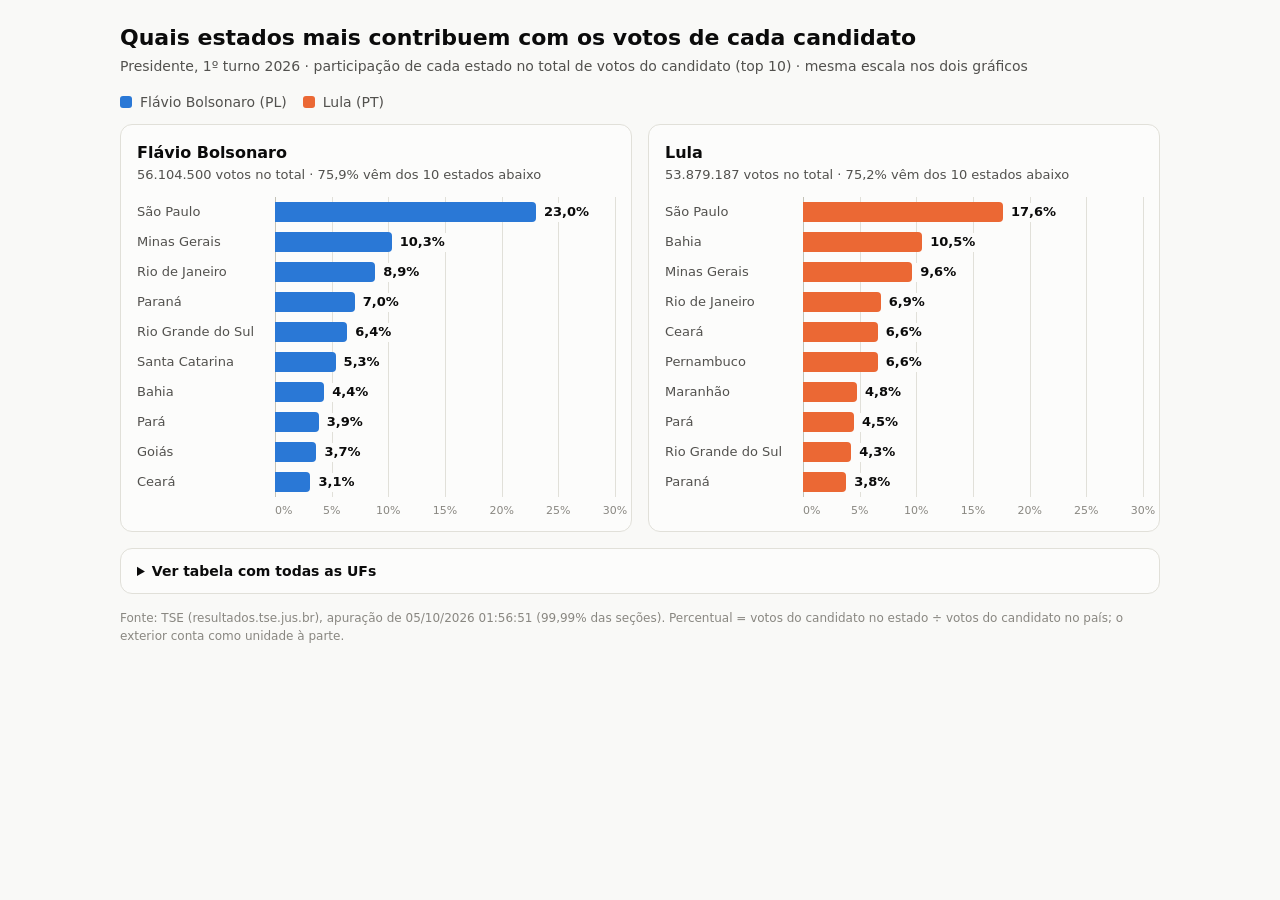
==== contribution.html @ 4026e10b "Add top-10 state contribution chart per candidate Co-Authored-By: Claude Sonnet 5.5 <noreply@anthrop" ====
<!doctype html>
<html lang="pt-BR">
<head>
<meta charset="utf-8">
<meta name="viewport" content="width=device-width, initial-scale=1">
<title>Contribuição por estado</title>
<style>
  :root {
    color-scheme: light;
    --page: #f9f9f7;
    --surface-1: #fcfcfb;
    --text-primary: #0b0b0b;
    --text-secondary: #52514e;
    --text-muted: #898781;
    --grid: #e1e0d9;
    --axis: #c3c2b7;
    --series-1: #2a78d6;
    --series-2: #eb6834;
    --namew: 138px;
  }
  @media (prefers-color-scheme: dark) {
    :root:where(:not([data-theme="light"])) {
      color-scheme: dark;
      --page: #0d0d0d;
      --surface-1: #1a1a19;
      --text-primary: #ffffff;
      --text-secondary: #c3c2b7;
      --grid: #2c2c2a;
      --axis: #383835;
      --series-1: #3987e5;
      --series-2: #d95926;
    }
  }
  :root[data-theme="dark"] {
    color-scheme: dark;
    --page: #0d0d0d;
    --surface-1: #1a1a19;
    --text-primary: #ffffff;
    --text-secondary: #c3c2b7;
    --grid: #2c2c2a;
    --axis: #383835;
    --series-1: #3987e5;
    --series-2: #d95926;
  }

  * { box-sizing: border-box; }
  body {
    margin: 0;
    padding: 24px 16px 48px;
    background: var(--page);
    color: var(--text-primary);
    font: 15px/1.45 system-ui, -apple-system, "Segoe UI", Roboto, sans-serif;
  }
  .wrap { max-width: 1040px; margin: 0 auto; }
  h1 { font-size: 22px; line-height: 1.25; margin: 0 0 4px; font-weight: 650; }
  .sub { margin: 0 0 16px; color: var(--text-secondary); font-size: 14px; }

  .legend { display: flex; flex-wrap: wrap; gap: 16px; margin: 0 0 12px; font-size: 14px; color: var(--text-secondary); }
  .legend span { display: inline-flex; align-items: center; gap: 8px; }
  .swatch { width: 12px; height: 12px; border-radius: 3px; background: var(--c); }

  .panels { display: grid; grid-template-columns: 1fr 1fr; gap: 16px; }
  @media (max-width: 760px) { .panels { grid-template-columns: 1fr; } }
  @media (max-width: 480px) { :root { --namew: 118px; } .row .name { font-size: 12px; } }
  .panel { background: var(--surface-1); border-radius: 12px; padding: 16px 16px 12px; border: 1px solid var(--grid); }
  .panel h2 { font-size: 16px; margin: 0; font-weight: 650; }
  .panel .meta { margin: 2px 0 12px; font-size: 13px; color: var(--text-secondary); }

  .plot { position: relative; padding-bottom: 22px; }
  .rows { position: relative; z-index: 1; }
  .gridline { position: absolute; top: 0; bottom: 22px; width: 1px; background: var(--grid); }
  .tick { position: absolute; bottom: 0; transform: translateX(-50%); font-size: 11px; color: var(--text-muted); }
  .tick0 { transform: none; }
  .axis0 { position: absolute; top: 0; bottom: 22px; left: 0; width: 1px; background: var(--axis); }

  .row { display: grid; grid-template-columns: var(--namew) 1fr; align-items: center; height: 30px; position: relative; }
  .row .name { font-size: 13px; color: var(--text-secondary); white-space: nowrap; overflow: hidden; text-overflow: ellipsis; padding-right: 8px; }
  .track { position: relative; height: 100%; display: flex; align-items: center; }
  .bar {
    height: 20px;
    background: var(--c);
    border-radius: 0 4px 4px 0;
    min-width: 2px;
    outline: none;
    transition: filter .12s;
  }
  .bar:hover, .bar:focus-visible { filter: brightness(1.12); box-shadow: 0 0 0 2px var(--surface-1), 0 0 0 4px var(--c); }
  .val { margin-left: 4px; padding: 0 4px; background: var(--surface-1); font-size: 13px; font-weight: 600; color: var(--text-primary); white-space: nowrap; }
  .plotgrid { position: absolute; inset: 0 0 0 var(--namew); pointer-events: none; }

  .summary { margin: 12px 0 0; font-size: 13px; color: var(--text-secondary); }
  .summary strong { color: var(--text-primary); font-weight: 650; }

  details { margin-top: 16px; background: var(--surface-1); border: 1px solid var(--grid); border-radius: 12px; padding: 12px 16px; }
  summary { cursor: pointer; font-weight: 600; font-size: 14px; }
  .tablewrap { overflow-x: auto; margin-top: 12px; }
  table { border-collapse: collapse; width: 100%; font-size: 13px; }
  th, td { text-align: right; padding: 6px 10px; border-bottom: 1px solid var(--grid); font-variant-numeric: tabular-nums; white-space: nowrap; }
  th:first-child, td:first-child { text-align: left; }
  th { color: var(--text-secondary); font-weight: 600; }

  .note { margin-top: 16px; font-size: 12px; color: var(--text-muted); }

  #tip {
    position: fixed; z-index: 10; pointer-events: none; opacity: 0; transition: opacity .1s;
    background: var(--surface-1); color: var(--text-primary);
    border: 1px solid var(--axis); border-radius: 8px; padding: 8px 10px; font-size: 12px;
    box-shadow: 0 4px 16px rgba(0,0,0,.18); max-width: 240px;
  }
  #tip .t-title { color: var(--text-secondary); margin-bottom: 4px; display: flex; align-items: center; gap: 6px; }
  #tip .t-key { width: 10px; height: 2px; background: var(--c); display: inline-block; }
  #tip .t-line { display: flex; justify-content: space-between; gap: 16px; }
  #tip .t-line b { font-size: 14px; }
  #err { color: #d03b3b; }
</style>
</head>
<body>
<div class="wrap">
  <h1>Quais estados mais contribuem com os votos de cada candidato</h1>
  <p class="sub" id="sub">Carregando…</p>
  <div class="legend" id="legend" aria-label="Legenda"></div>
  <div class="panels" id="panels"></div>
  <details>
    <summary>Ver tabela com todas as UFs</summary>
    <div class="tablewrap"><table id="table"></table></div>
  </details>
  <p class="note" id="note"></p>
  <p id="err" role="alert"></p>
</div>
<div id="tip" role="tooltip"></div>

<script>
// UI labels live here, stored data only carries UF ids and candidate numbers.
const UF_NAMES = {
  AC: "Acre", AL: "Alagoas", AM: "Amazonas", AP: "Amapá", BA: "Bahia", CE: "Ceará", DF: "Distrito Federal",
  ES: "Espírito Santo", GO: "Goiás", MA: "Maranhão", MG: "Minas Gerais", MS: "Mato Grosso do Sul",
  MT: "Mato Grosso", PA: "Pará", PB: "Paraíba", PE: "Pernambuco", PI: "Piauí", PR: "Paraná",
  RJ: "Rio de Janeiro", RN: "Rio Grande do Norte", RO: "Rondônia", RR: "Roraima", RS: "Rio Grande do Sul",
  SC: "Santa Catarina", SE: "Sergipe", SP: "São Paulo", TO: "Tocantins", ZZ: "Exterior",
};
const DISPLAY_NAMES = { "22": "Flávio Bolsonaro", "13": "Lula" };
const TOP_N = 10;

const fmtInt = new Intl.NumberFormat("pt-BR");
const fmtPct = (x) => x.toLocaleString("pt-BR", { minimumFractionDigits: 1, maximumFractionDigits: 1 }) + "%";
const tip = document.getElementById("tip");

function titleCase(s) { return s.toLowerCase().replace(/(^|\s)\S/g, (m) => m.toUpperCase()); }
function el(tag, cls, text) {
  const e = document.createElement(tag);
  if (cls) e.className = cls;
  if (text != null) e.textContent = text;
  return e;
}

function showTip(ev, cand, row) {
  tip.replaceChildren();
  const title = el("div", "t-title");
  const key = el("span", "t-key");
  key.style.setProperty("--c", cand.color);
  title.append(key, document.createTextNode(`${UF_NAMES[row.uf] ?? row.uf} · ${cand.name}`));
  const l1 = el("div", "t-line"); l1.append(el("span", null, "Votos"), el("b", null, fmtInt.format(row.votes)));
  const l2 = el("div", "t-line"); l2.append(el("span", null, "% do total do candidato"), el("b", null, fmtPct(row.share)));
  const l3 = el("div", "t-line"); l3.append(el("span", null, "Posição"), el("b", null, `${row.rank}º`));
  tip.append(title, l1, l2, l3);
  tip.style.opacity = 1;
  const pad = 14, w = tip.offsetWidth, h = tip.offsetHeight;
  let x = ev.clientX + pad, y = ev.clientY + pad;
  if (x + w > innerWidth - 8) x = ev.clientX - w - pad;
  if (y + h > innerHeight - 8) y = ev.clientY - h - pad;
  tip.style.left = x + "px"; tip.style.top = y + "px";
}
const hideTip = () => { tip.style.opacity = 0; };

function renderPanel(cand, axisMax) {
  const panel = el("section", "panel");
  panel.append(el("h2", null, cand.name));
  panel.append(el("p", "meta", `${fmtInt.format(cand.total)} votos no total · ${cand.topSum.toLocaleString("pt-BR", { maximumFractionDigits: 1 })}% vêm dos 10 estados abaixo`));
  const plot = el("div", "plot");
  const rows = el("div", "rows");
  const grid = el("div", "plotgrid");
  for (let t = 0; t <= axisMax; t += 5) {
    const left = (t / axisMax) * 100 + "%";
    if (t > 0) { const g = el("div", "gridline"); g.style.left = left; grid.append(g); }
    const tk = el("div", t === 0 ? "tick tick0" : "tick", t + "%"); tk.style.left = left; grid.append(tk);
  }
  const base = el("div", "axis0"); base.style.left = "0"; grid.append(base);
  for (const r of cand.top) {
    const row = el("div", "row");
    row.append(el("div", "name", UF_NAMES[r.uf] ?? r.uf));
    const track = el("div", "track");
    const bar = el("div", "bar");
    bar.style.setProperty("--c", cand.color);
    bar.style.width = `${(r.share / axisMax) * 100}%`;
    bar.style.minWidth = "2px";
    bar.tabIndex = 0;
    bar.setAttribute("aria-label", `${UF_NAMES[r.uf] ?? r.uf}: ${fmtPct(r.share)} dos votos de ${cand.name} (${fmtInt.format(r.votes)} votos)`);
    bar.addEventListener("pointermove", (ev) => showTip(ev, cand, r));
    bar.addEventListener("pointerleave", hideTip);
    bar.addEventListener("focus", () => {
      const b = bar.getBoundingClientRect();
      showTip({ clientX: b.right, clientY: b.top }, cand, r);
    });
    bar.addEventListener("blur", hideTip);
    track.append(bar, el("span", "val", fmtPct(r.share)));
    row.append(track);
    rows.append(row);
  }
  plot.append(grid, rows);
  panel.append(plot);
  return panel;
}

async function main() {
  const res = await fetch("data/states.json");
  if (!res.ok) throw new Error(`data/states.json: ${res.status}`);
  const data = await res.json();

  const top2 = data.brazil.candidates.slice(0, 2);
  const cands = top2.map((c, i) => {
    const rows = Object.entries(data.states).map(([uf, s]) => {
      const m = s.candidates.find((x) => x.number === c.number);
      return { uf, votes: m ? m.votes : 0 };
    });
    const total = rows.reduce((a, r) => a + r.votes, 0);
    rows.forEach((r) => (r.share = (r.votes / total) * 100));
    rows.sort((a, b) => b.votes - a.votes);
    rows.forEach((r, k) => (r.rank = k + 1));
    const top = rows.slice(0, TOP_N);
    return {
      number: c.number, name: DISPLAY_NAMES[c.number] ?? titleCase(c.name), party: c.party,
      color: `var(--series-${i + 1})`, total, rows, top, topSum: top.reduce((a, r) => a + r.share, 0),
    };
  });

  const axisMax = Math.ceil((Math.max(...cands.map((c) => c.top[0].share)) + 4) / 5) * 5 // headroom for the value label;
  const legend = document.getElementById("legend");
  cands.forEach((c) => {
    const s = el("span");
    const sw = el("i", "swatch"); sw.style.setProperty("--c", c.color);
    s.append(sw, document.createTextNode(`${c.name} (${c.party})`));
    legend.append(s);
  });

  const panels = document.getElementById("panels");
  cands.forEach((c) => panels.append(renderPanel(c, axisMax)));

  document.getElementById("sub").textContent =
    `Presidente, 1º turno 2026 · participação de cada estado no total de votos do candidato (top ${TOP_N}) · mesma escala nos dois gráficos`;

  // Full table, sorted by the first candidate's share.
  const table = document.getElementById("table");
  const thead = el("thead"); const hr = el("tr");
  hr.append(el("th", null, "UF"));
  cands.forEach((c) => { hr.append(el("th", null, `${c.name} (votos)`), el("th", null, "% do total")); });
  thead.append(hr);
  const tbody = el("tbody");
  cands[0].rows.forEach((r0) => {
    const tr = el("tr");
    tr.append(el("td", null, UF_NAMES[r0.uf] ?? r0.uf));
    cands.forEach((c) => {
      const r = c.rows.find((x) => x.uf === r0.uf);
      tr.append(el("td", null, fmtInt.format(r.votes)), el("td", null, fmtPct(r.share)));
    });
    tbody.append(tr);
  });
  table.append(thead, tbody);

  document.getElementById("note").textContent =
    `Fonte: TSE (resultados.tse.jus.br), apuração de ${data.brazil.updatedAt} (${data.brazil.countedPct.toLocaleString("pt-BR")}% das seções). ` +
    `Percentual = votos do candidato no estado ÷ votos do candidato no país; o exterior conta como unidade à parte.`;
}

main().catch((e) => {
  document.getElementById("sub").textContent = "";
  document.getElementById("err").textContent = "Não foi possível carregar os dados: " + e.message + ". Abra a página por um servidor (npx serve .).";
});
</script>
</body>
</html>
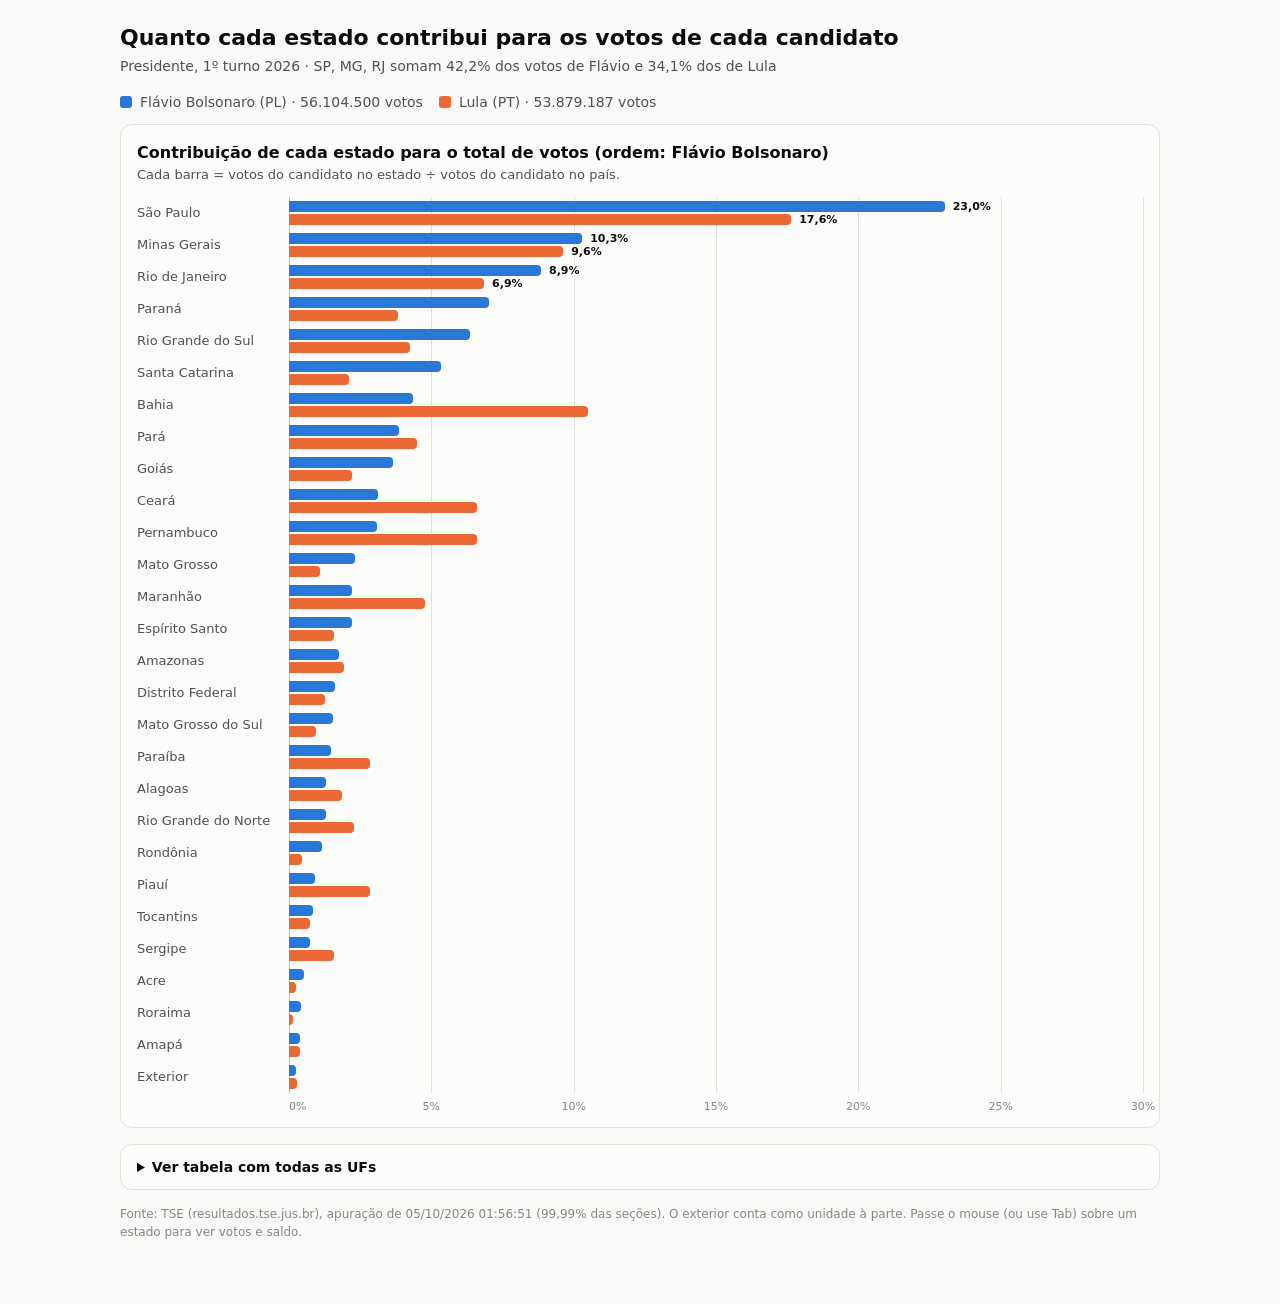
==== commit 302f6c3c: "Show all states as paired bars ordered by the leader's contribution Co-Authored-By: Claude Sonnet 5." ====
--- a/contribution.html
+++ b/contribution.html
@@ -16,7 +16,7 @@
     --axis: #c3c2b7;
     --series-1: #2a78d6;
     --series-2: #eb6834;
-    --namew: 138px;
+    --namew: 152px;
   }
   @media (prefers-color-scheme: dark) {
     :root:where(:not([data-theme="light"])) {
@@ -59,9 +59,6 @@
   .legend span { display: inline-flex; align-items: center; gap: 8px; }
   .swatch { width: 12px; height: 12px; border-radius: 3px; background: var(--c); }
 
-  .panels { display: grid; grid-template-columns: 1fr 1fr; gap: 16px; }
-  @media (max-width: 760px) { .panels { grid-template-columns: 1fr; } }
-  @media (max-width: 480px) { :root { --namew: 118px; } .row .name { font-size: 12px; } }
   .panel { background: var(--surface-1); border-radius: 12px; padding: 16px 16px 12px; border: 1px solid var(--grid); }
   .panel h2 { font-size: 16px; margin: 0; font-weight: 650; }
   .panel .meta { margin: 2px 0 12px; font-size: 13px; color: var(--text-secondary); }
@@ -73,19 +70,13 @@
   .tick0 { transform: none; }
   .axis0 { position: absolute; top: 0; bottom: 22px; left: 0; width: 1px; background: var(--axis); }
 
-  .row { display: grid; grid-template-columns: var(--namew) 1fr; align-items: center; height: 30px; position: relative; }
+  .row { display: grid; grid-template-columns: var(--namew) 1fr; align-items: center; height: 32px; position: relative; border-radius: 6px; outline: none; }
+  .row:hover, .row:focus-visible { background: color-mix(in srgb, var(--grid) 55%, transparent); }
   .row .name { font-size: 13px; color: var(--text-secondary); white-space: nowrap; overflow: hidden; text-overflow: ellipsis; padding-right: 8px; }
-  .track { position: relative; height: 100%; display: flex; align-items: center; }
-  .bar {
-    height: 20px;
-    background: var(--c);
-    border-radius: 0 4px 4px 0;
-    min-width: 2px;
-    outline: none;
-    transition: filter .12s;
-  }
-  .bar:hover, .bar:focus-visible { filter: brightness(1.12); box-shadow: 0 0 0 2px var(--surface-1), 0 0 0 4px var(--c); }
-  .val { margin-left: 4px; padding: 0 4px; background: var(--surface-1); font-size: 13px; font-weight: 600; color: var(--text-primary); white-space: nowrap; }
+  .track { display: flex; flex-direction: column; gap: 2px; justify-content: center; height: 100%; }
+  .barline { display: flex; align-items: center; height: 11px; }
+  .bar { height: 11px; background: var(--c); border-radius: 0 4px 4px 0; min-width: 2px; }
+  .val { margin-left: 4px; padding: 0 4px; background: var(--surface-1); font-size: 11px; font-weight: 600; color: var(--text-primary); white-space: nowrap; line-height: 11px; }
   .plotgrid { position: absolute; inset: 0 0 0 var(--namew); pointer-events: none; }
 
   .summary { margin: 12px 0 0; font-size: 13px; color: var(--text-secondary); }
@@ -105,21 +96,24 @@
     position: fixed; z-index: 10; pointer-events: none; opacity: 0; transition: opacity .1s;
     background: var(--surface-1); color: var(--text-primary);
     border: 1px solid var(--axis); border-radius: 8px; padding: 8px 10px; font-size: 12px;
-    box-shadow: 0 4px 16px rgba(0,0,0,.18); max-width: 240px;
+    box-shadow: 0 4px 16px rgba(0,0,0,.18); max-width: 360px;
   }
   #tip .t-title { color: var(--text-secondary); margin-bottom: 4px; display: flex; align-items: center; gap: 6px; }
   #tip .t-key { width: 10px; height: 2px; background: var(--c); display: inline-block; }
-  #tip .t-line { display: flex; justify-content: space-between; gap: 16px; }
+  #tip .t-line { display: flex; justify-content: space-between; align-items: center; gap: 16px; }
+  #tip .t-line .who { display: inline-flex; align-items: center; gap: 6px; white-space: nowrap; }
+  #tip .t-line, #tip .t-title { white-space: nowrap; }
+  #tip .t-sep { border-top: 1px solid var(--grid); margin: 6px 0 4px; }
   #tip .t-line b { font-size: 14px; }
   #err { color: #d03b3b; }
 </style>
 </head>
 <body>
 <div class="wrap">
-  <h1>Quais estados mais contribuem com os votos de cada candidato</h1>
+  <h1>Quanto cada estado contribui para os votos de cada candidato</h1>
   <p class="sub" id="sub">Carregando…</p>
   <div class="legend" id="legend" aria-label="Legenda"></div>
-  <div class="panels" id="panels"></div>
+  <div id="panels"></div>
   <details>
     <summary>Ver tabela com todas as UFs</summary>
     <div class="tablewrap"><table id="table"></table></div>
@@ -139,7 +133,6 @@
   SC: "Santa Catarina", SE: "Sergipe", SP: "São Paulo", TO: "Tocantins", ZZ: "Exterior",
 };
 const DISPLAY_NAMES = { "22": "Flávio Bolsonaro", "13": "Lula" };
-const TOP_N = 10;
 
 const fmtInt = new Intl.NumberFormat("pt-BR");
 const fmtPct = (x) => x.toLocaleString("pt-BR", { minimumFractionDigits: 1, maximumFractionDigits: 1 }) + "%";
@@ -153,29 +146,36 @@
   return e;
 }
 
-function showTip(ev, cand, row) {
+function showTip(ev, state) {
   tip.replaceChildren();
-  const title = el("div", "t-title");
-  const key = el("span", "t-key");
-  key.style.setProperty("--c", cand.color);
-  title.append(key, document.createTextNode(`${UF_NAMES[row.uf] ?? row.uf} · ${cand.name}`));
-  const l1 = el("div", "t-line"); l1.append(el("span", null, "Votos"), el("b", null, fmtInt.format(row.votes)));
-  const l2 = el("div", "t-line"); l2.append(el("span", null, "% do total do candidato"), el("b", null, fmtPct(row.share)));
-  const l3 = el("div", "t-line"); l3.append(el("span", null, "Posição"), el("b", null, `${row.rank}º`));
-  tip.append(title, l1, l2, l3);
+  tip.append(el("div", "t-title", `${UF_NAMES[state.uf] ?? state.uf} · ${state.rank}º em votos de ${state.leaderName}`));
+  state.cells.forEach((c) => {
+    const line = el("div", "t-line");
+    const who = el("span", "who");
+    const key = el("span", "t-key"); key.style.setProperty("--c", c.cand.color);
+    who.append(key, document.createTextNode(c.cand.name));
+    const val = el("span"); val.append(el("b", null, fmtPct(c.share)), document.createTextNode(` · ${fmtInt.format(c.votes)} votos`));
+    line.append(who, val);
+    tip.append(line);
+  });
+  const diff = state.cells[0].votes - state.cells[1].votes;
+  tip.append(el("div", "t-sep"));
+  const dl = el("div", "t-line");
+  dl.append(el("span", null, `Saldo ${state.cells[0].cand.short} − ${state.cells[1].cand.short}`), el("b", null, (diff > 0 ? "+" : diff < 0 ? "−" : "") + fmtInt.format(Math.abs(diff))));
+  tip.append(dl);
   tip.style.opacity = 1;
   const pad = 14, w = tip.offsetWidth, h = tip.offsetHeight;
   let x = ev.clientX + pad, y = ev.clientY + pad;
   if (x + w > innerWidth - 8) x = ev.clientX - w - pad;
   if (y + h > innerHeight - 8) y = ev.clientY - h - pad;
-  tip.style.left = x + "px"; tip.style.top = y + "px";
+  tip.style.left = Math.max(8, x) + "px"; tip.style.top = Math.max(8, y) + "px";
 }
 const hideTip = () => { tip.style.opacity = 0; };
 
-function renderPanel(cand, axisMax) {
+function renderChart(cands, states, axisMax) {
   const panel = el("section", "panel");
-  panel.append(el("h2", null, cand.name));
-  panel.append(el("p", "meta", `${fmtInt.format(cand.total)} votos no total · ${cand.topSum.toLocaleString("pt-BR", { maximumFractionDigits: 1 })}% vêm dos 10 estados abaixo`));
+  panel.append(el("h2", null, `Contribuição de cada estado para o total de votos (ordem: ${cands[0].name})`));
+  panel.append(el("p", "meta", "Cada barra = votos do candidato no estado ÷ votos do candidato no país."));
   const plot = el("div", "plot");
   const rows = el("div", "rows");
   const grid = el("div", "plotgrid");
@@ -185,27 +185,29 @@
     const tk = el("div", t === 0 ? "tick tick0" : "tick", t + "%"); tk.style.left = left; grid.append(tk);
   }
   const base = el("div", "axis0"); base.style.left = "0"; grid.append(base);
-  for (const r of cand.top) {
+
+  states.forEach((st, i) => {
     const row = el("div", "row");
-    row.append(el("div", "name", UF_NAMES[r.uf] ?? r.uf));
+    row.tabIndex = 0;
+    row.setAttribute("aria-label", `${UF_NAMES[st.uf] ?? st.uf}: ` + st.cells.map((c) => `${c.cand.name} ${fmtPct(c.share)}`).join(", "));
+    row.append(el("div", "name", UF_NAMES[st.uf] ?? st.uf));
     const track = el("div", "track");
-    const bar = el("div", "bar");
-    bar.style.setProperty("--c", cand.color);
-    bar.style.width = `${(r.share / axisMax) * 100}%`;
-    bar.style.minWidth = "2px";
-    bar.tabIndex = 0;
-    bar.setAttribute("aria-label", `${UF_NAMES[r.uf] ?? r.uf}: ${fmtPct(r.share)} dos votos de ${cand.name} (${fmtInt.format(r.votes)} votos)`);
-    bar.addEventListener("pointermove", (ev) => showTip(ev, cand, r));
-    bar.addEventListener("pointerleave", hideTip);
-    bar.addEventListener("focus", () => {
-      const b = bar.getBoundingClientRect();
-      showTip({ clientX: b.right, clientY: b.top }, cand, r);
+    st.cells.forEach((c) => {
+      const line = el("div", "barline");
+      const bar = el("div", "bar");
+      bar.style.setProperty("--c", c.cand.color);
+      bar.style.width = `${(c.share / axisMax) * 100}%`;
+      line.append(bar);
+      if (i < 3) line.append(el("span", "val", fmtPct(c.share))); // label only the three largest rows
+      track.append(line);
     });
-    bar.addEventListener("blur", hideTip);
-    track.append(bar, el("span", "val", fmtPct(r.share)));
     row.append(track);
+    row.addEventListener("pointermove", (ev) => showTip(ev, st));
+    row.addEventListener("pointerleave", hideTip);
+    row.addEventListener("focus", () => { const b = row.getBoundingClientRect(); showTip({ clientX: b.left + b.width / 2, clientY: b.top }, st); });
+    row.addEventListener("blur", hideTip);
     rows.append(row);
-  }
+  });
   plot.append(grid, rows);
   panel.append(plot);
   return panel;
@@ -216,59 +218,52 @@
   if (!res.ok) throw new Error(`data/states.json: ${res.status}`);
   const data = await res.json();
 
-  const top2 = data.brazil.candidates.slice(0, 2);
-  const cands = top2.map((c, i) => {
-    const rows = Object.entries(data.states).map(([uf, s]) => {
-      const m = s.candidates.find((x) => x.number === c.number);
-      return { uf, votes: m ? m.votes : 0 };
-    });
-    const total = rows.reduce((a, r) => a + r.votes, 0);
-    rows.forEach((r) => (r.share = (r.votes / total) * 100));
-    rows.sort((a, b) => b.votes - a.votes);
-    rows.forEach((r, k) => (r.rank = k + 1));
-    const top = rows.slice(0, TOP_N);
-    return {
-      number: c.number, name: DISPLAY_NAMES[c.number] ?? titleCase(c.name), party: c.party,
-      color: `var(--series-${i + 1})`, total, rows, top, topSum: top.reduce((a, r) => a + r.share, 0),
-    };
-  });
-
-  const axisMax = Math.ceil((Math.max(...cands.map((c) => c.top[0].share)) + 4) / 5) * 5 // headroom for the value label;
+  const cands = data.brazil.candidates.slice(0, 2).map((c, i) => {
+    const name = DISPLAY_NAMES[c.number] ?? titleCase(c.name);
+    const votesByUf = Object.fromEntries(Object.entries(data.states).map(([uf, s]) => [uf, (s.candidates.find((x) => x.number === c.number) ?? { votes: 0 }).votes]));
+    const total = Object.values(votesByUf).reduce((a, v) => a + v, 0);
+    return { number: c.number, name, short: name.split(" ")[0], party: c.party, color: `var(--series-${i + 1})`, votesByUf, total };
+  });
+
+  // One entry per state: a cell per candidate, ordered by the first candidate's contribution.
+  const states = Object.keys(data.states).map((uf) => ({
+    uf, leaderName: cands[0].name,
+    cells: cands.map((c) => ({ cand: c, votes: c.votesByUf[uf], share: (c.votesByUf[uf] / c.total) * 100 })),
+  })).sort((a, b) => b.cells[0].votes - a.cells[0].votes);
+  states.forEach((st, i) => (st.rank = i + 1));
+
+  const axisMax = Math.ceil((Math.max(...states.flatMap((s) => s.cells.map((c) => c.share))) + 4) / 5) * 5; // headroom for the value label
   const legend = document.getElementById("legend");
   cands.forEach((c) => {
-    const s = el("span");
+    const sp = el("span");
     const sw = el("i", "swatch"); sw.style.setProperty("--c", c.color);
-    s.append(sw, document.createTextNode(`${c.name} (${c.party})`));
-    legend.append(s);
-  });
-
-  const panels = document.getElementById("panels");
-  cands.forEach((c) => panels.append(renderPanel(c, axisMax)));
-
+    sp.append(sw, document.createTextNode(`${c.name} (${c.party}) · ${fmtInt.format(c.total)} votos`));
+    legend.append(sp);
+  });
+
+  document.getElementById("panels").append(renderChart(cands, states, axisMax));
+  const top3 = states.slice(0, 3);
+  const sum3 = (ci) => top3.reduce((a, s) => a + s.cells[ci].share, 0);
   document.getElementById("sub").textContent =
-    `Presidente, 1º turno 2026 · participação de cada estado no total de votos do candidato (top ${TOP_N}) · mesma escala nos dois gráficos`;
-
-  // Full table, sorted by the first candidate's share.
+    `Presidente, 1º turno 2026 · ${top3.map((s) => s.uf).join(", ")} somam ${sum3(0).toLocaleString("pt-BR", { maximumFractionDigits: 1 })}% dos votos de ${cands[0].short} e ${sum3(1).toLocaleString("pt-BR", { maximumFractionDigits: 1 })}% dos de ${cands[1].short}`;
+
   const table = document.getElementById("table");
   const thead = el("thead"); const hr = el("tr");
   hr.append(el("th", null, "UF"));
-  cands.forEach((c) => { hr.append(el("th", null, `${c.name} (votos)`), el("th", null, "% do total")); });
+  cands.forEach((c) => hr.append(el("th", null, `${c.name} (votos)`), el("th", null, "% do total")));
   thead.append(hr);
   const tbody = el("tbody");
-  cands[0].rows.forEach((r0) => {
+  states.forEach((st) => {
     const tr = el("tr");
-    tr.append(el("td", null, UF_NAMES[r0.uf] ?? r0.uf));
-    cands.forEach((c) => {
-      const r = c.rows.find((x) => x.uf === r0.uf);
-      tr.append(el("td", null, fmtInt.format(r.votes)), el("td", null, fmtPct(r.share)));
-    });
+    tr.append(el("td", null, UF_NAMES[st.uf] ?? st.uf));
+    st.cells.forEach((c) => tr.append(el("td", null, fmtInt.format(c.votes)), el("td", null, fmtPct(c.share))));
     tbody.append(tr);
   });
   table.append(thead, tbody);
 
   document.getElementById("note").textContent =
     `Fonte: TSE (resultados.tse.jus.br), apuração de ${data.brazil.updatedAt} (${data.brazil.countedPct.toLocaleString("pt-BR")}% das seções). ` +
-    `Percentual = votos do candidato no estado ÷ votos do candidato no país; o exterior conta como unidade à parte.`;
+    `O exterior conta como unidade à parte. Passe o mouse (ou use Tab) sobre um estado para ver votos e saldo.`;
 }
 
 main().catch((e) => {
